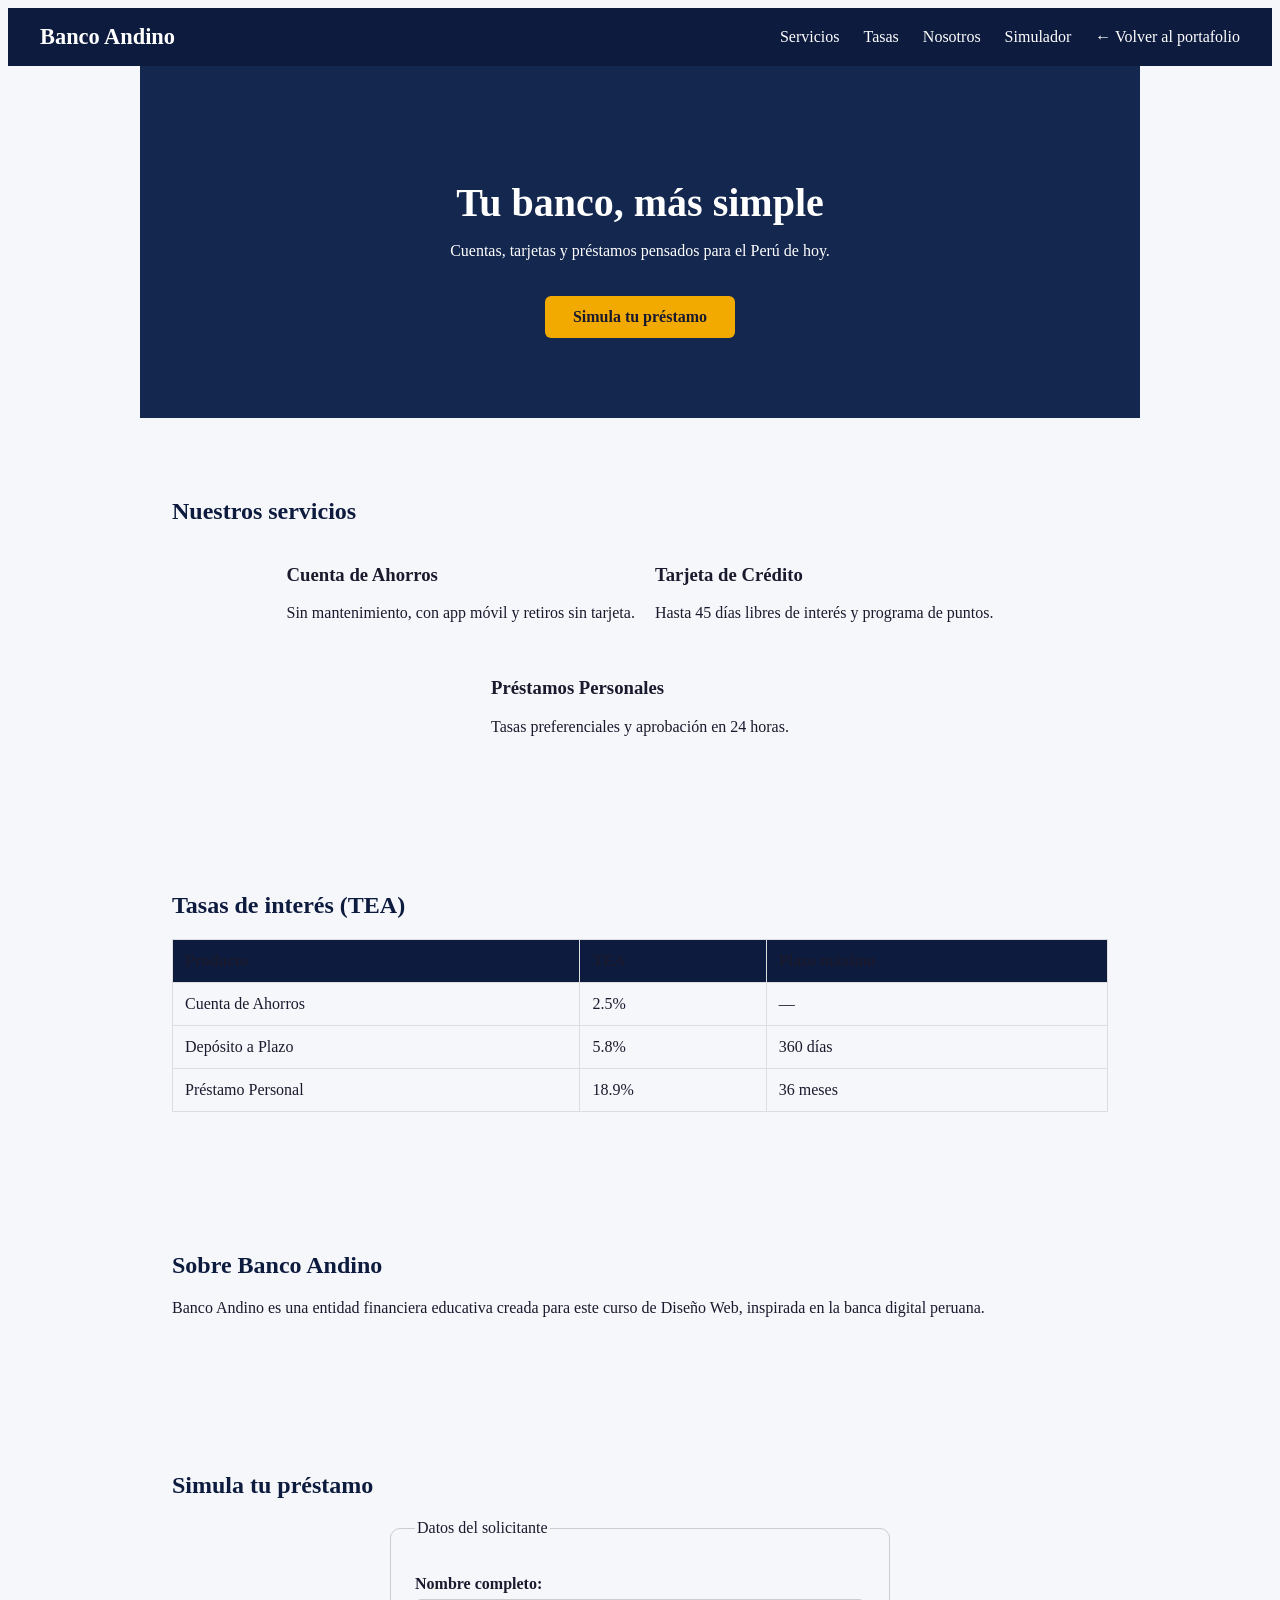
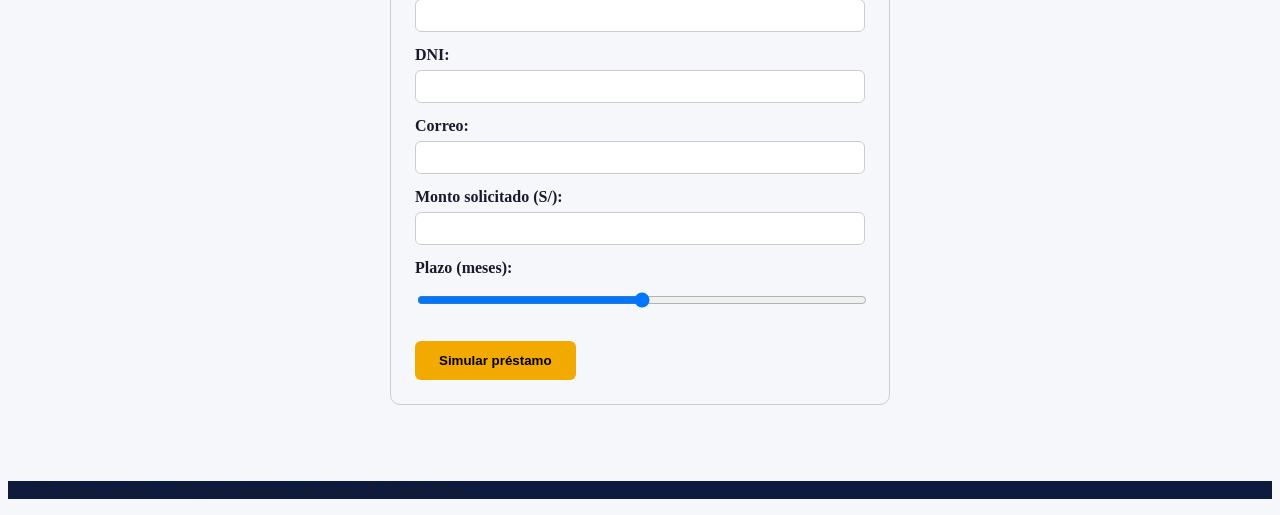
==== html/banco.html @ 721bb8a7 "Primer commit de mi proyecto" ====
<!DOCTYPE html>
<html lang="es">
<head>
  <meta charset="UTF-8">
  <meta name="viewport" content="width=device-width, initial-scale=1.0">
  <meta name="description" content="Banco Andino - Banca simple y confiable">
  <title>Banco Andino</title>
  <link rel="stylesheet" href="../css/banco.css">
</head>
<body>
  <header>
    <div class="logo">Banco Andino</div>
    <nav>
      <ul>
        <li><a href="#servicios">Servicios</a></li>
        <li><a href="#tasas">Tasas</a></li>
        <li><a href="#nosotros">Nosotros</a></li>
        <li><a href="#contacto">Simulador</a></li>
        <li><a href="portafolio.html">← Volver al portafolio</a></li>
      </ul>
    </nav>
  </header>

  <main>
    <section class="hero">
      <h1>Tu banco, más simple</h1>
      <p>Cuentas, tarjetas y préstamos pensados para el Perú de hoy.</p>
      <a href="#contacto" class="btn">Simula tu préstamo</a>
    </section>

    <section id="servicios">
      <h2>Nuestros servicios</h2>
      <div class="servicios-grid">
        <article class="servicio-card">
          <h3>Cuenta de Ahorros</h3>
          <p>Sin mantenimiento, con app móvil y retiros sin tarjeta.</p>
        </article>
        <article class="servicio-card">
          <h3>Tarjeta de Crédito</h3>
          <p>Hasta 45 días libres de interés y programa de puntos.</p>
        </article>
        <article class="servicio-card">
          <h3>Préstamos Personales</h3>
          <p>Tasas preferenciales y aprobación en 24 horas.</p>
        </article>
      </div>
    </section>

    <section id="tasas">
      <h2>Tasas de interés (TEA)</h2>
      <table>
        <thead>
          <tr>
            <th scope="col">Producto</th>
            <th scope="col">TEA</th>
            <th scope="col">Plazo máximo</th>
          </tr>
        </thead>
        <tbody>
          <tr>
            <td>Cuenta de Ahorros</td>
            <td>2.5%</td>
            <td>—</td>
          </tr>
          <tr>
            <td>Depósito a Plazo</td>
            <td>5.8%</td>
            <td>360 días</td>
          </tr>
          <tr>
            <td>Préstamo Personal</td>
            <td>18.9%</td>
            <td>36 meses</td>
          </tr>
        </tbody>
      </table>
    </section>

    <section id="nosotros">
      <h2>Sobre Banco Andino</h2>
      <p>Banco Andino es una entidad financiera educativa creada para este curso de Diseño Web, inspirada
      en la banca digital peruana.</p>
    </section>

    <section id="contacto">
      <h2>Simula tu préstamo</h2>
      <form>
        <fieldset>
          <legend>Datos del solicitante</legend>

          <label for="nombre">Nombre completo:</label>
          <input type="text" id="nombre" name="nombre" required>

          <label for="dni">DNI:</label>
          <input type="text" id="dni" name="dni" pattern="[0-9]{8}" maxlength="8" required>

          <label for="correo">Correo:</label>
          <input type="email" id="correo" name="correo" required>

          <label for="monto">Monto solicitado (S/):</label>
          <input type="number" id="monto" name="monto" min="500" max="50000" step="100">

          <label for="plazo">Plazo (meses):</label>
          <input type="range" id="plazo" name="plazo" min="6" max="36">

          <input type="submit" value="Simular préstamo">
        </fieldset>
      </form>
    </section>
  </main>

  <footer>
    <p>&copy; 2026 Banco Andino — Proyecto educativo del curso de Diseño Web.</p>
  </footer>
</body>
</html>
---- css/banco.css ----
:root {
  --azul-oscuro: #0d1b3e;
  --azul-texto: #1a1a2e;
  --azul-hero: #14274e;
  --dorado: #f2a900;
  --fondo: #f5f7fa; 
}

*{ box-sizing: border-box; }

body{

  color: var(--azul-texto);
  background-color: var(--fondo);
}

header {
  display: flex;
  justify-content: space-between;
  align-items: center;
  background-color: var(--azul-oscuro);
  color: white;
  padding: 16px 32px;
}

.logo { font-size: 1.4rem; font-weight: bold; }

header nav ul {
  list-style: none;
  display: flex;
  gap: 24px;
  margin: 0;
  padding: 0;
}

header nav a { color: white; text-decoration: none; }
header nav a:hover { text-decoration: underline; }

.hero {
  background-color: var(--azul-hero);
  color: white;
  text-align: center;
  padding: 80px 20px;
}

.hero h1 { font-size: 2.5rem; margin-bottom: 10px; }

.btn {
  display: inline-block;
  margin-top: 20px;
  padding: 12px 28px;
  background-color: var(--dorado);
  color: #1a1a2e;
  border-radius: 6px;
  text-decoration: none;
  font-weight: bold;
}

section { padding: 60px 32px; max-width: 1000px; margin: 0 auto; }
h2 { color:var(--azul-oscuro); }

.servicios-grid { display: flex; flex-wrap: wrap; gap: 20px; justify-content: center; }

.servicio-card  h3 ::before {
  content: "> ";
  color: var(--dorado);
  font-weight: bold;
    -webkit-border-radius: 10px;
/* Safari y Chrome */
    -moz-border-radius: 10px; /*
Firefox */
    border-radius: 10px; /*
Estandar */
    box-shadow: 0 2px 8px rgba(0,
0, 0, 0.08);
}

table { width: 100%; border-collapse: collapse; }
th, td { padding: 12px; border: 1px solid #ddd; text-align: left; }
th { background-color: var(--azul-oscuro); }

form fieldset {
  border: 1px solid #ccc;
  border-radius: 10px;
  padding: 24px;
  max-width: 500px;
  margin: 0 auto;
}

form label { display: block; margin-top: 14px; font-weight: bold; }

form input {
  width: 100%;
  padding: 8px;
  margin-top: 6px;
  border-radius: 6px;
  border: 1px solid #ccc;
}

form input[type="submit"] {
  margin-top: 20px;
  width: auto;
  background-color: var(--dorado);
  border: none;
  padding: 12px 24px;
  font-weight: bold;
  cursor: pointer;
  border-radius: 6px;
}

footer { background-color: var(--azul-oscuro); }
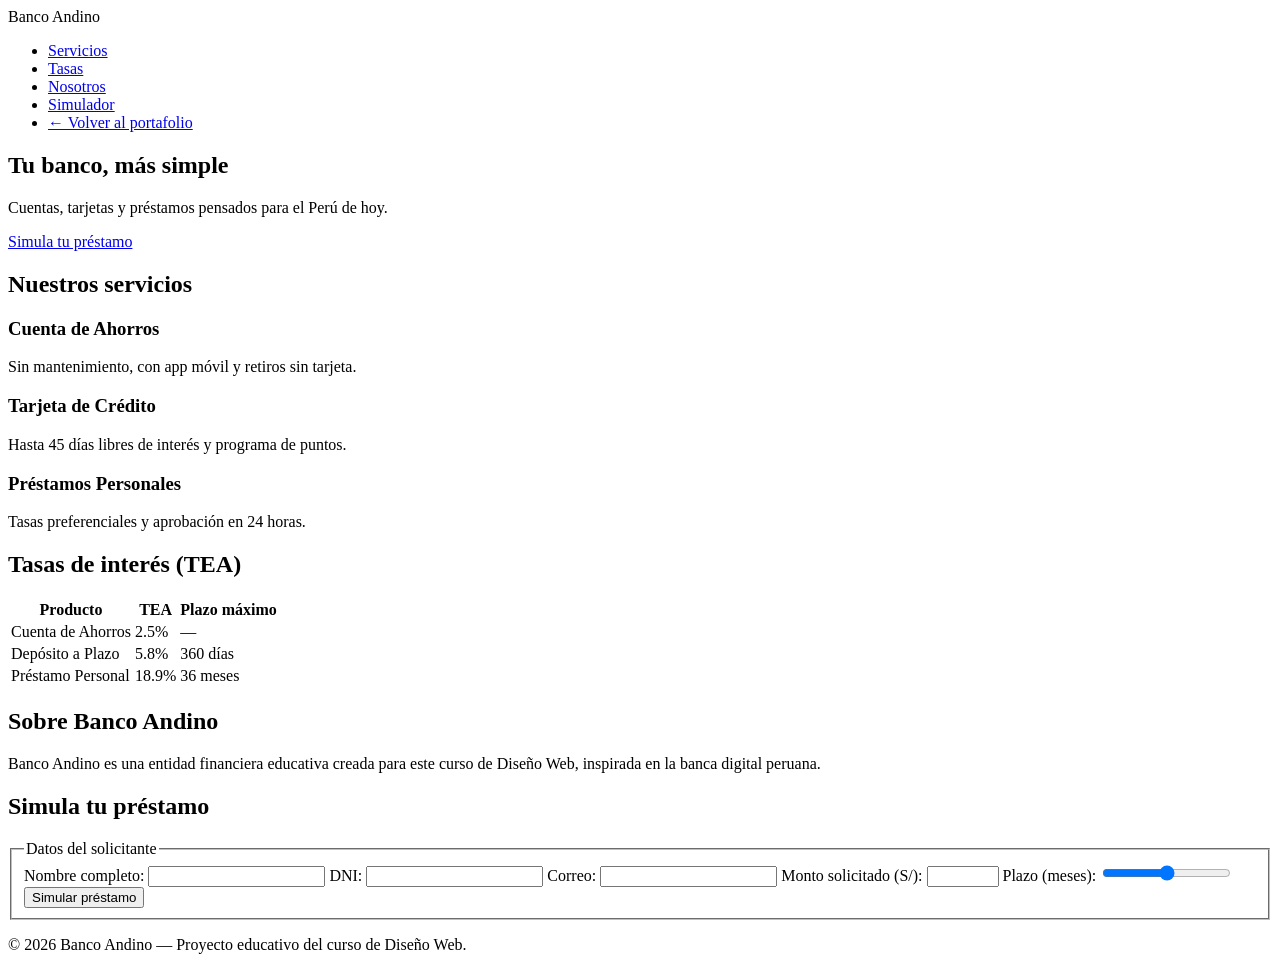
==== commit a92817eb: "Update banco.html" ====
--- a/html/banco.html
+++ b/html/banco.html
@@ -5,7 +5,7 @@
   <meta name="viewport" content="width=device-width, initial-scale=1.0">
   <meta name="description" content="Banco Andino - Banca simple y confiable">
   <title>Banco Andino</title>
-  <link rel="stylesheet" href="../css/banco.css">
+  <link rel="stylesheet" href="css/banco.css">
 </head>
 <body>
   <header>
@@ -113,4 +113,4 @@
     <p>&copy; 2026 Banco Andino — Proyecto educativo del curso de Diseño Web.</p>
   </footer>
 </body>
-</html>+</html>
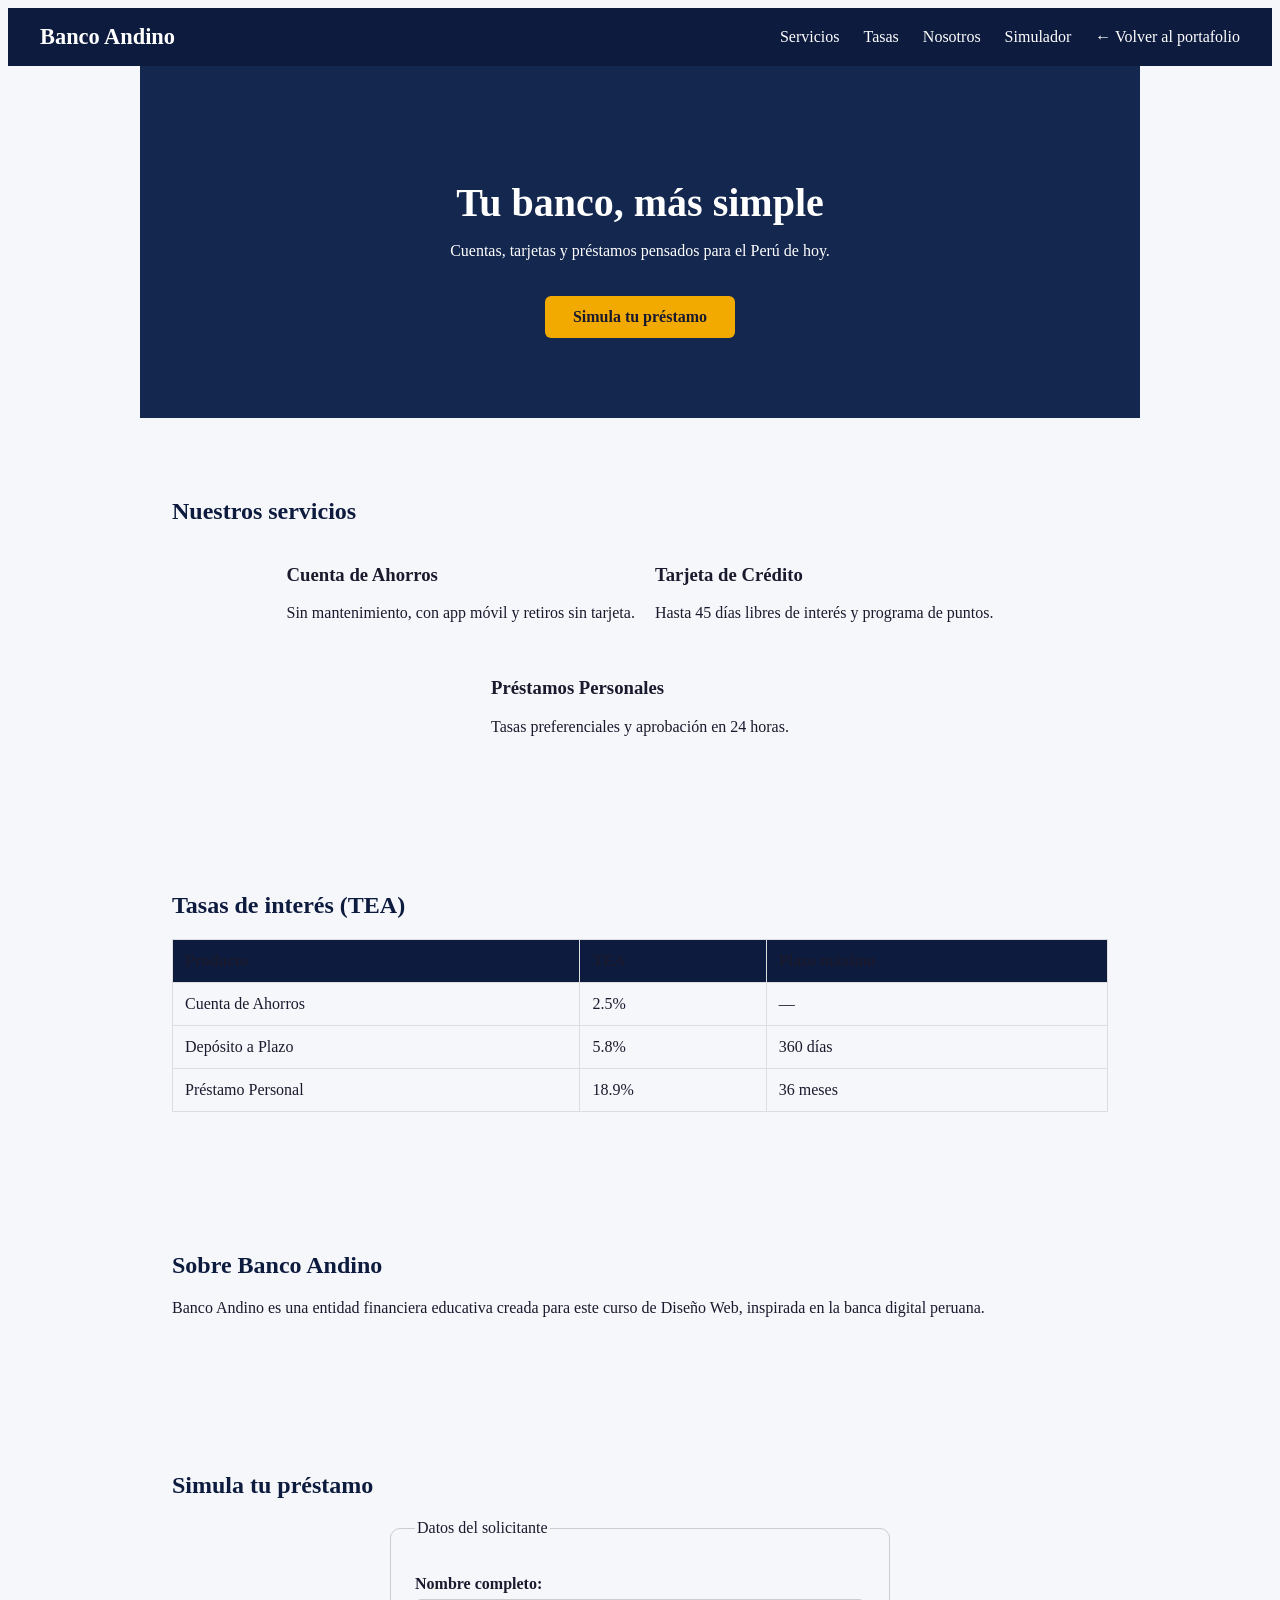
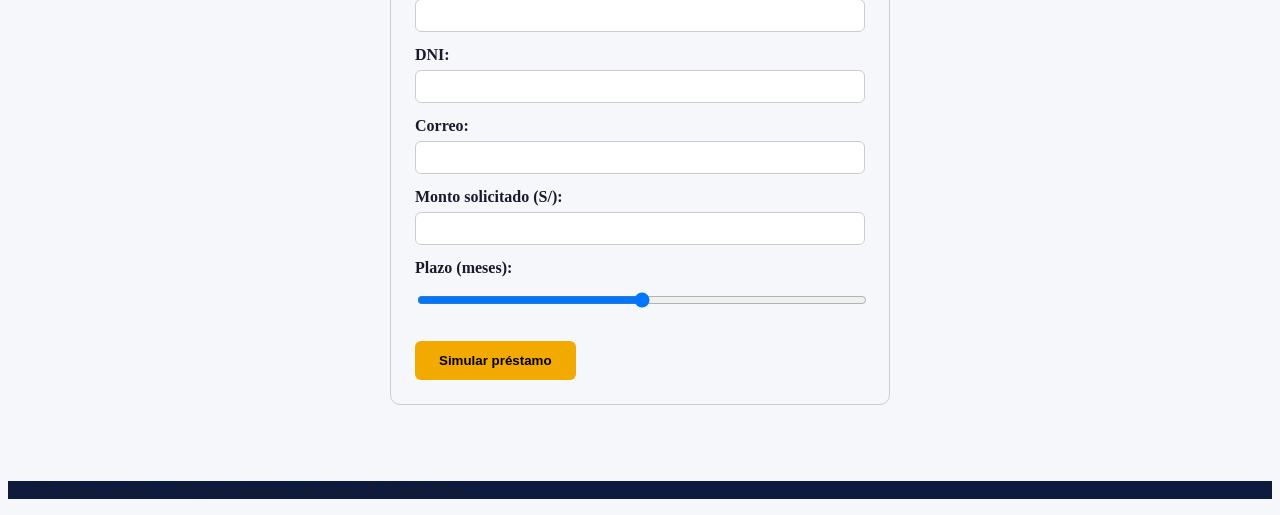
==== commit 215c4fab: "Update banco.html" ====
--- a/html/banco.html
+++ b/html/banco.html
@@ -5,7 +5,7 @@
   <meta name="viewport" content="width=device-width, initial-scale=1.0">
   <meta name="description" content="Banco Andino - Banca simple y confiable">
   <title>Banco Andino</title>
-  <link rel="stylesheet" href="css/banco.css">
+  <link rel="stylesheet" href="../css/banco.css">
 </head>
 <body>
   <header>
--- a/css/banco.css
+++ b/css/banco.css
@@ -0,0 +1,111 @@
+:root {
+  --azul-oscuro: #0d1b3e;
+  --azul-texto: #1a1a2e;
+  --azul-hero: #14274e;
+  --dorado: #f2a900;
+  --fondo: #f5f7fa; 
+}
+
+*{ box-sizing: border-box; }
+
+body{
+
+  color: var(--azul-texto);
+  background-color: var(--fondo);
+}
+
+header {
+  display: flex;
+  justify-content: space-between;
+  align-items: center;
+  background-color: var(--azul-oscuro);
+  color: white;
+  padding: 16px 32px;
+}
+
+.logo { font-size: 1.4rem; font-weight: bold; }
+
+header nav ul {
+  list-style: none;
+  display: flex;
+  gap: 24px;
+  margin: 0;
+  padding: 0;
+}
+
+header nav a { color: white; text-decoration: none; }
+header nav a:hover { text-decoration: underline; }
+
+.hero {
+  background-color: var(--azul-hero);
+  color: white;
+  text-align: center;
+  padding: 80px 20px;
+}
+
+.hero h1 { font-size: 2.5rem; margin-bottom: 10px; }
+
+.btn {
+  display: inline-block;
+  margin-top: 20px;
+  padding: 12px 28px;
+  background-color: var(--dorado);
+  color: #1a1a2e;
+  border-radius: 6px;
+  text-decoration: none;
+  font-weight: bold;
+}
+
+section { padding: 60px 32px; max-width: 1000px; margin: 0 auto; }
+h2 { color:var(--azul-oscuro); }
+
+.servicios-grid { display: flex; flex-wrap: wrap; gap: 20px; justify-content: center; }
+
+.servicio-card  h3 ::before {
+  content: "> ";
+  color: var(--dorado);
+  font-weight: bold;
+    -webkit-border-radius: 10px;
+/* Safari y Chrome */
+    -moz-border-radius: 10px; /*
+Firefox */
+    border-radius: 10px; /*
+Estandar */
+    box-shadow: 0 2px 8px rgba(0,
+0, 0, 0.08);
+}
+
+table { width: 100%; border-collapse: collapse; }
+th, td { padding: 12px; border: 1px solid #ddd; text-align: left; }
+th { background-color: var(--azul-oscuro); }
+
+form fieldset {
+  border: 1px solid #ccc;
+  border-radius: 10px;
+  padding: 24px;
+  max-width: 500px;
+  margin: 0 auto;
+}
+
+form label { display: block; margin-top: 14px; font-weight: bold; }
+
+form input {
+  width: 100%;
+  padding: 8px;
+  margin-top: 6px;
+  border-radius: 6px;
+  border: 1px solid #ccc;
+}
+
+form input[type="submit"] {
+  margin-top: 20px;
+  width: auto;
+  background-color: var(--dorado);
+  border: none;
+  padding: 12px 24px;
+  font-weight: bold;
+  cursor: pointer;
+  border-radius: 6px;
+}
+
+footer { background-color: var(--azul-oscuro); }
